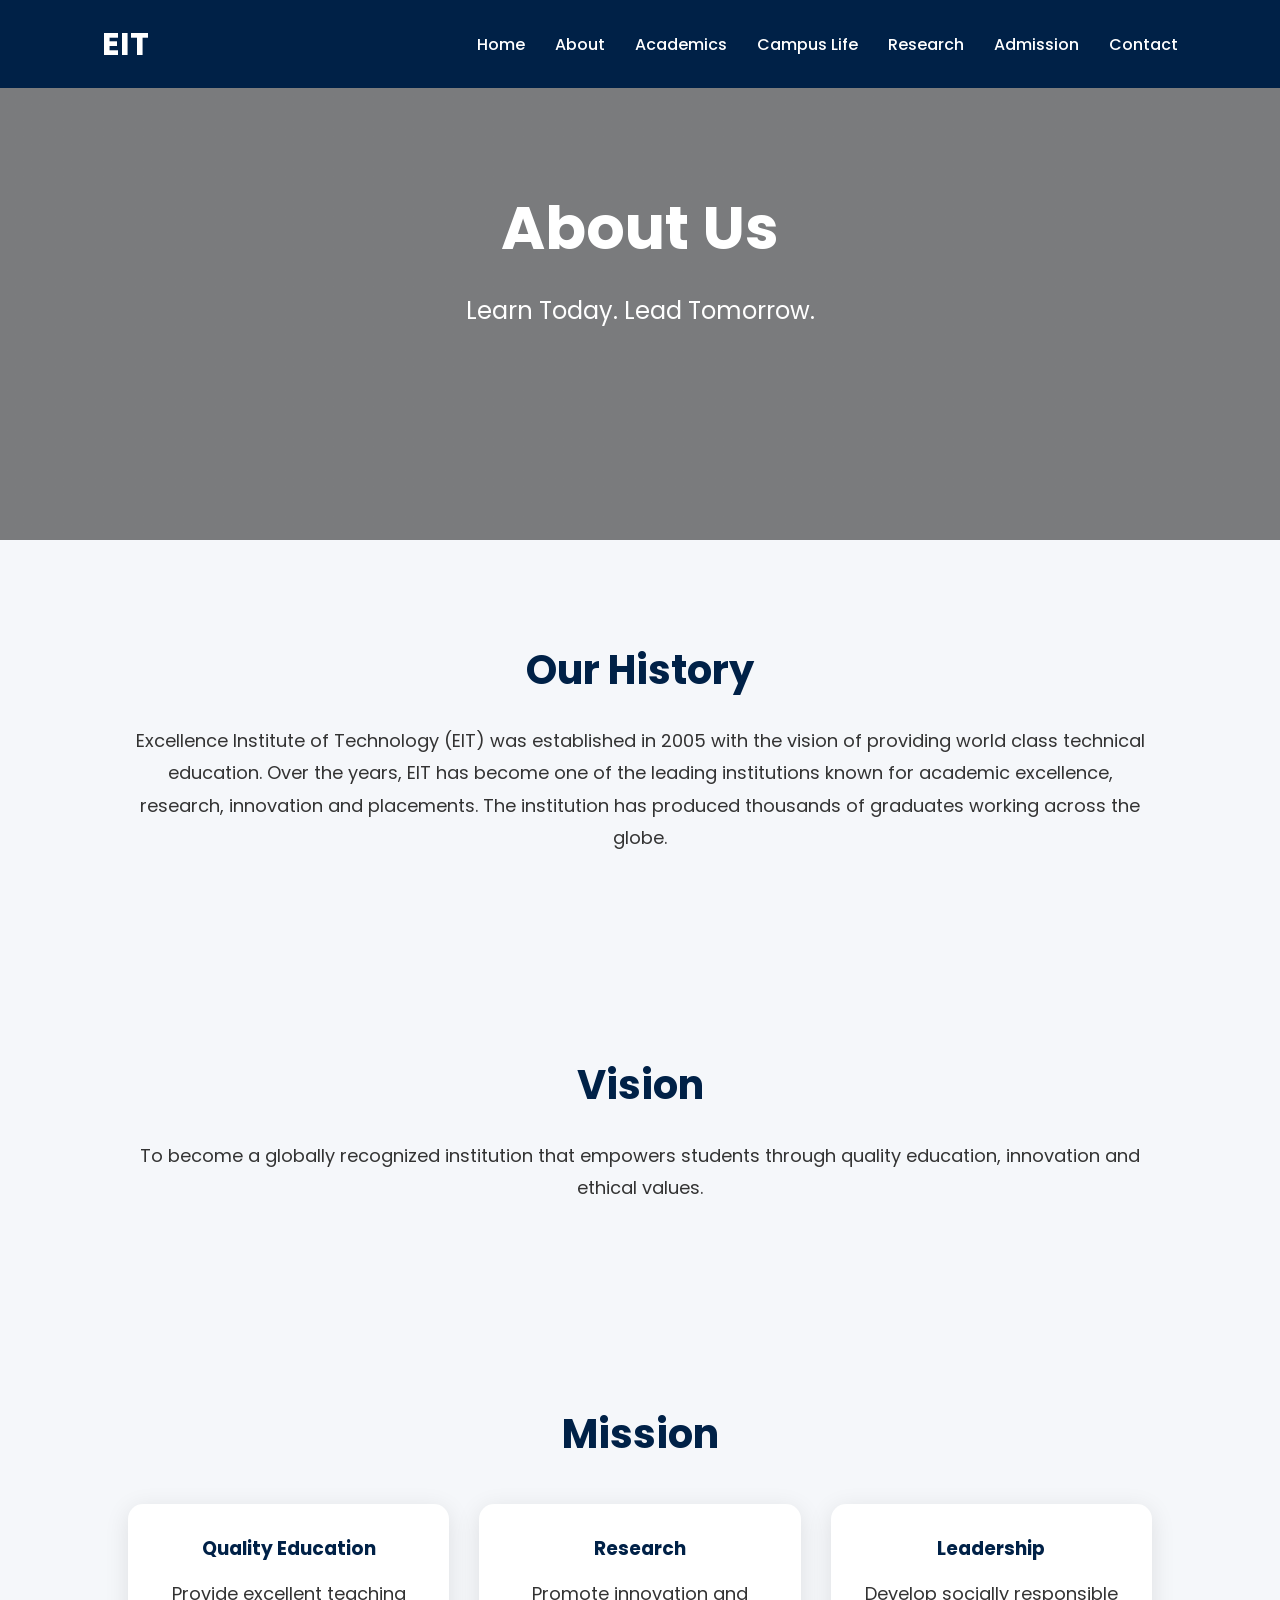
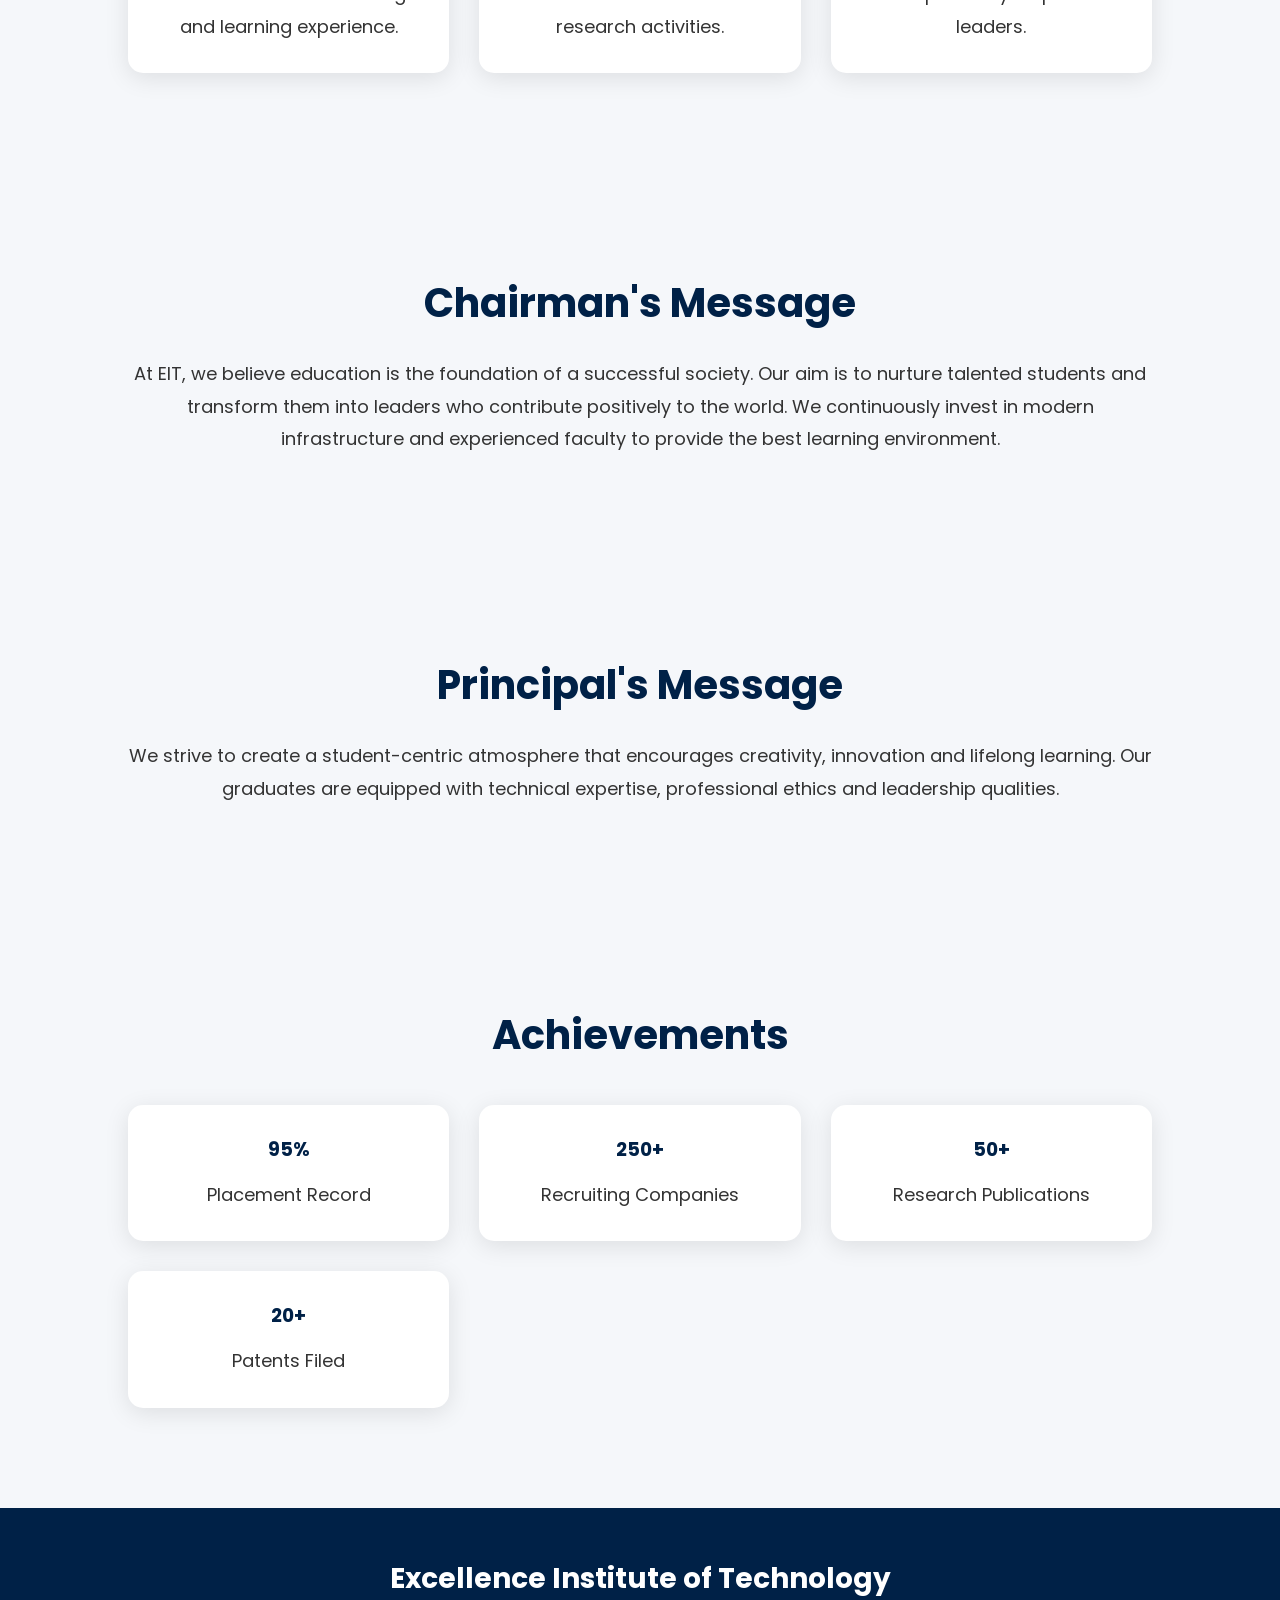
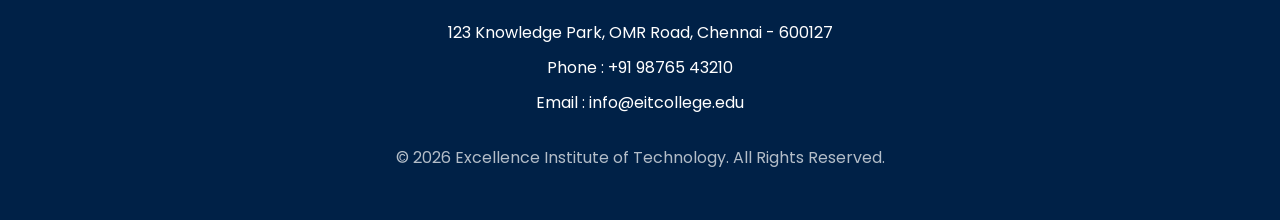
==== about.html @ 17171ee8 "Add files via upload" ====
<!DOCTYPE html>
<html lang="en">
<head>
<meta charset="UTF-8">
<meta name="viewport" content="width=device-width, initial-scale=1.0">

<title>About | Excellence Institute of Technology</title>

<link rel="stylesheet" href="style.css">

<link href="https://fonts.googleapis.com/css2?family=Poppins:wght@300;400;600;700&display=swap" rel="stylesheet">

</head>
<body>


<nav>

<div class="logo">

EIT

</div>

<ul>

<li><a href="index.html">Home</a></li>

<li><a href="about.html">About</a></li>

<li><a href="academics.html">Academics</a></li>

<li><a href="campuslife.html">Campus Life</a></li>

<li><a href="research.html">Research</a></li>

<li><a href="admission.html">Admission</a></li>

<li><a href="contact.html">Contact</a></li>

</ul>

</nav>



<header style="height:60vh;">

<div class="hero">

<h1>

About Us

</h1>

<p>

Learn Today. Lead Tomorrow.

</p>

</div>

</header>




<section>

<h2>

Our History

</h2>

<p>

Excellence Institute of Technology (EIT) was established in 2005 with the vision of

providing world class technical education.

Over the years, EIT has become one of the leading institutions known for academic

excellence, research, innovation and placements.

The institution has produced thousands of graduates working across the globe.

</p>

</section>





<section>

<h2>

Vision

</h2>

<p>

To become a globally recognized institution that empowers students through quality

education, innovation and ethical values.

</p>

</section>





<section>

<h2>

Mission

</h2>

<div class="card-container">

<div class="card">

<h3>

Quality Education

</h3>

<p>

Provide excellent teaching and learning experience.

</p>

</div>


<div class="card">

<h3>

Research

</h3>

<p>

Promote innovation and research activities.

</p>

</div>



<div class="card">

<h3>

Leadership

</h3>

<p>

Develop socially responsible leaders.

</p>

</div>

</div>

</section>






<section>

<h2>

Chairman's Message

</h2>

<p>

At EIT, we believe education is the foundation of a successful society.

Our aim is to nurture talented students and transform them into leaders

who contribute positively to the world.

We continuously invest in modern infrastructure and experienced faculty

to provide the best learning environment.

</p>

</section>





<section>

<h2>

Principal's Message

</h2>

<p>

We strive to create a student-centric atmosphere that encourages

creativity, innovation and lifelong learning.

Our graduates are equipped with technical expertise,

professional ethics and leadership qualities.

</p>

</section>






<section>

<h2>

Achievements

</h2>


<div class="card-container">

<div class="card">

<h3>

95%

</h3>

<p>

Placement Record

</p>

</div>



<div class="card">

<h3>

250+

</h3>

<p>

Recruiting Companies

</p>

</div>




<div class="card">

<h3>

50+

</h3>

<p>

Research Publications

</p>

</div>



<div class="card">

<h3>

20+

</h3>

<p>

Patents Filed

</p>

</div>


</div>

</section>






<footer>

<div class="footer-content">

<h3>

Excellence Institute of Technology

</h3>

<p>

123 Knowledge Park,

OMR Road,

Chennai - 600127

</p>

<p>

Phone :

+91 98765 43210

</p>


<p>

Email :

info@eitcollege.edu

</p>


</div>


<p class="copyright">

© 2026 Excellence Institute of Technology.

All Rights Reserved.

</p>

</footer>



<script src="script.js"></script>

</body>
</html>
---- style.css ----
*{
    margin:0;
    padding:0;
    box-sizing:border-box;
    font-family:'Poppins',sans-serif;
}

html{
    scroll-behavior:smooth;
}

body{
    background:#f5f7fa;
    color:#333;
}

/* NAVBAR */

nav{
    display:flex;
    justify-content:space-between;
    align-items:center;

    padding:20px 8%;

    background:#002147;

    position:fixed;

    width:100%;

    top:0;

    z-index:1000;
}

.logo{

    color:#fff;

    font-size:32px;

    font-weight:700;
}

nav ul{

    display:flex;

    list-style:none;
}

nav ul li{

    margin-left:30px;
}

nav ul li a{

    color:white;

    text-decoration:none;

    font-weight:500;

    transition:.3s;
}

nav ul li a:hover{

    color:#ffb703;
}


/* HERO */

header{

    height:100vh;

    background:

    linear-gradient(

    rgba(0,0,0,0.5),

    rgba(0,0,0,0.5)

    ),

    url("images/campus1.jpg");

    background-size:cover;

    background-position:center;

    display:flex;

    justify-content:center;

    align-items:center;

    text-align:center;

}


.hero h1{

    color:white;

    font-size:60px;

    margin-bottom:20px;
}

.hero p{

    color:white;

    font-size:24px;

    margin-bottom:30px;
}


/* BUTTON */

.btn{

    text-decoration:none;

    background:#ffb703;

    color:black;

    padding:15px 35px;

    border-radius:30px;

    font-weight:600;

    transition:.3s;
}

.btn:hover{

    background:white;

    transform:translateY(-5px);
}



/* SECTIONS */

section{

    padding:100px 10%;

    text-align:center;
}

section h2{

    font-size:40px;

    color:#002147;

    margin-bottom:25px;
}

section p{

    font-size:18px;

    line-height:1.8;
}



/* CARD */

.card-container{

    display:grid;

    grid-template-columns:

    repeat(auto-fit,minmax(250px,1fr));

    gap:30px;

    margin-top:40px;
}

.card{

    background:white;

    padding:30px;

    border-radius:15px;

    box-shadow:

    0 5px 25px rgba(0,0,0,0.1);

    transition:.3s;
}

.card:hover{

    transform:translateY(-10px);
}

.card h3{

    color:#002147;

    margin-bottom:15px;
}



/* PLACEMENT */

.stats{

    display:flex;

    justify-content:center;

    gap:80px;

    flex-wrap:wrap;
}

.stats h1{

    font-size:60px;

    color:#ff7b00;
}

.stats p{

    font-size:18px;
}



/* GALLERY */

.gallery-grid{

display:grid;

grid-template-columns:

repeat(auto-fit,minmax(250px,1fr));

gap:25px;

margin-top:40px;

}


.gallery-grid img{

width:100%;

height:250px;

object-fit:cover;

border-radius:15px;

transition:.4s;

cursor:pointer;

}


.gallery-grid img:hover{

transform:scale(1.05);

}



/* FOOTER */

footer{

background:#002147;

color:white;

text-align:center;

padding:50px 20px;

}

.footer-content h3{

font-size:28px;

margin-bottom:20px;

}

.footer-content p{

margin-bottom:10px;

}


.copyright{

margin-top:30px;

opacity:0.7;

}



/* CONTACT FORM */

form{

max-width:700px;

margin:auto;

}

input,

textarea{

width:100%;

padding:15px;

margin-bottom:20px;

border:none;

border-radius:10px;

box-shadow:

0 5px 20px rgba(0,0,0,0.1);

}


textarea{

height:180px;

resize:none;

}


button{

padding:15px 40px;

border:none;

background:#ffb703;

border-radius:30px;

font-weight:bold;

cursor:pointer;

transition:.3s;

}

button:hover{

background:#002147;

color:white;

}



/* RESPONSIVE */

@media(max-width:900px){

nav{

flex-direction:column;

}

nav ul{

margin-top:20px;

flex-wrap:wrap;

justify-content:center;

}

nav ul li{

margin:10px;

}


.hero h1{

font-size:40px;

}

.hero p{

font-size:20px;

}


.stats{

gap:40px;

}

}
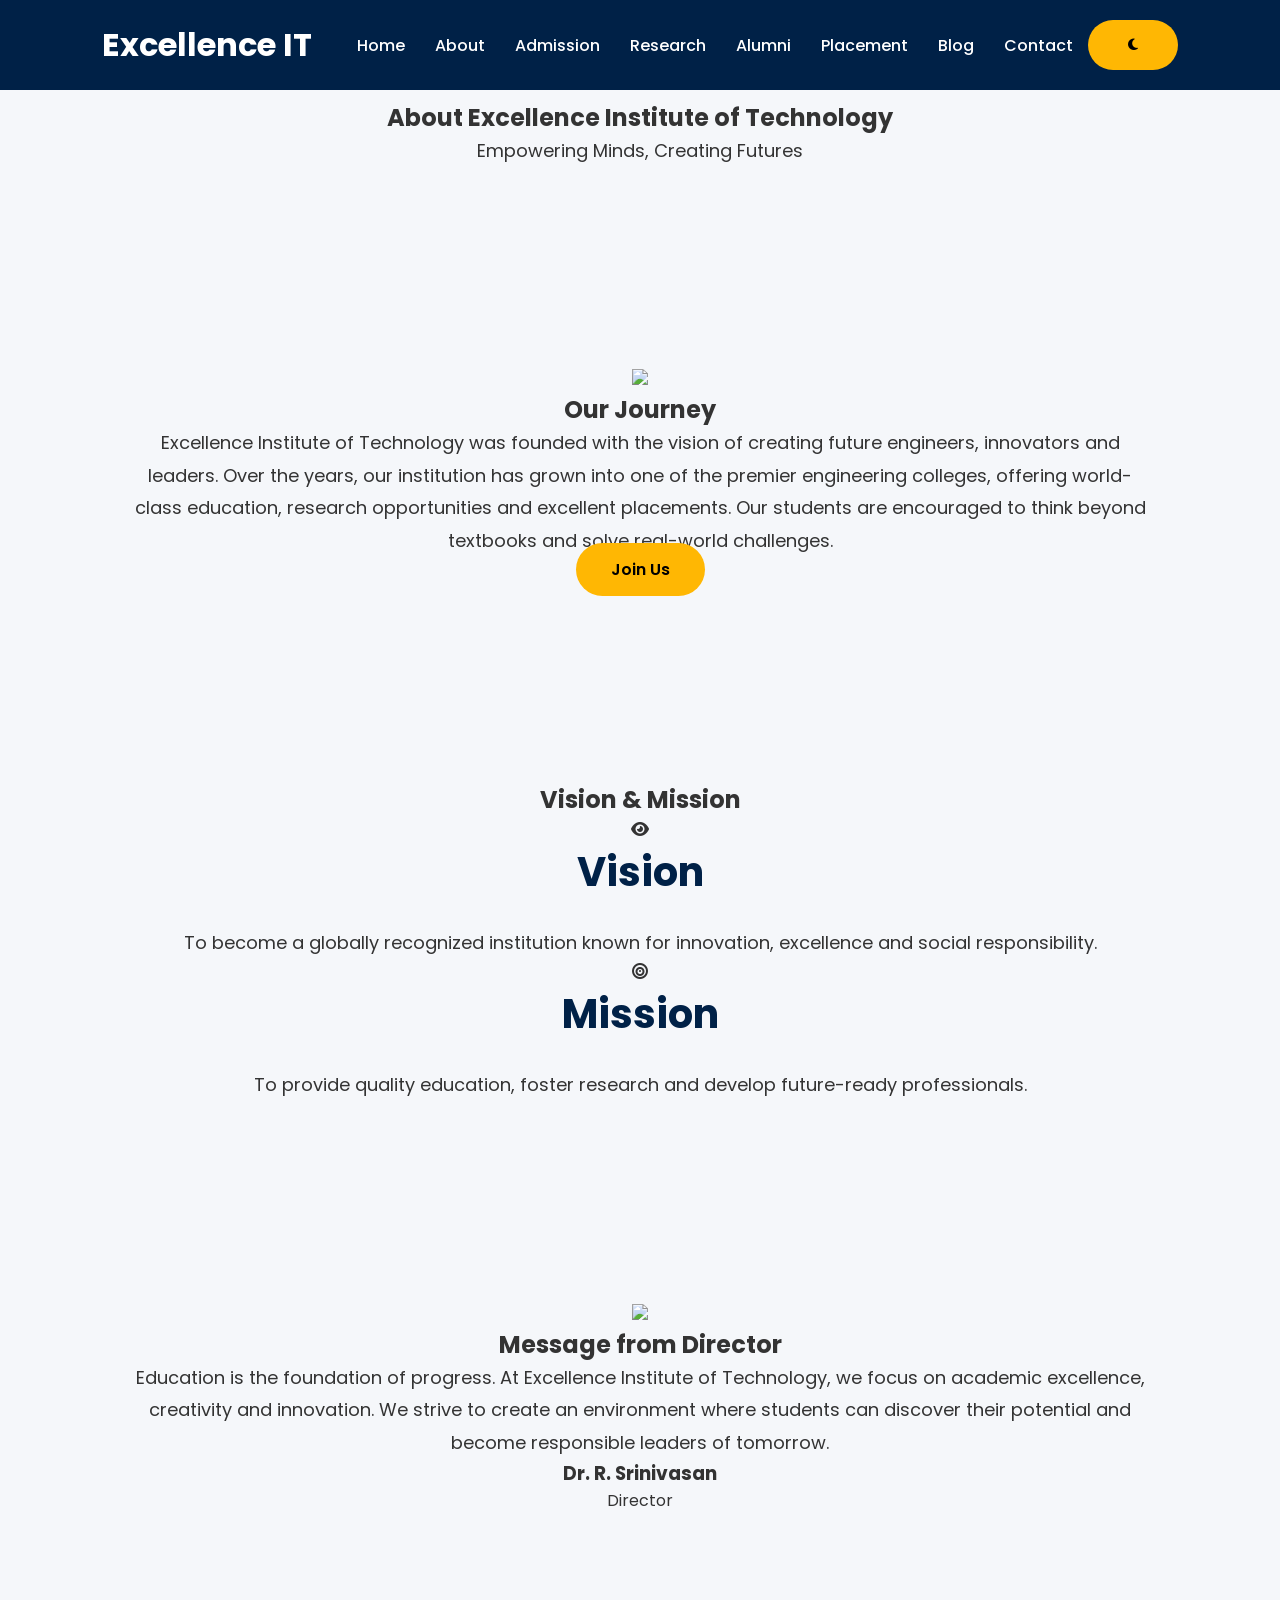
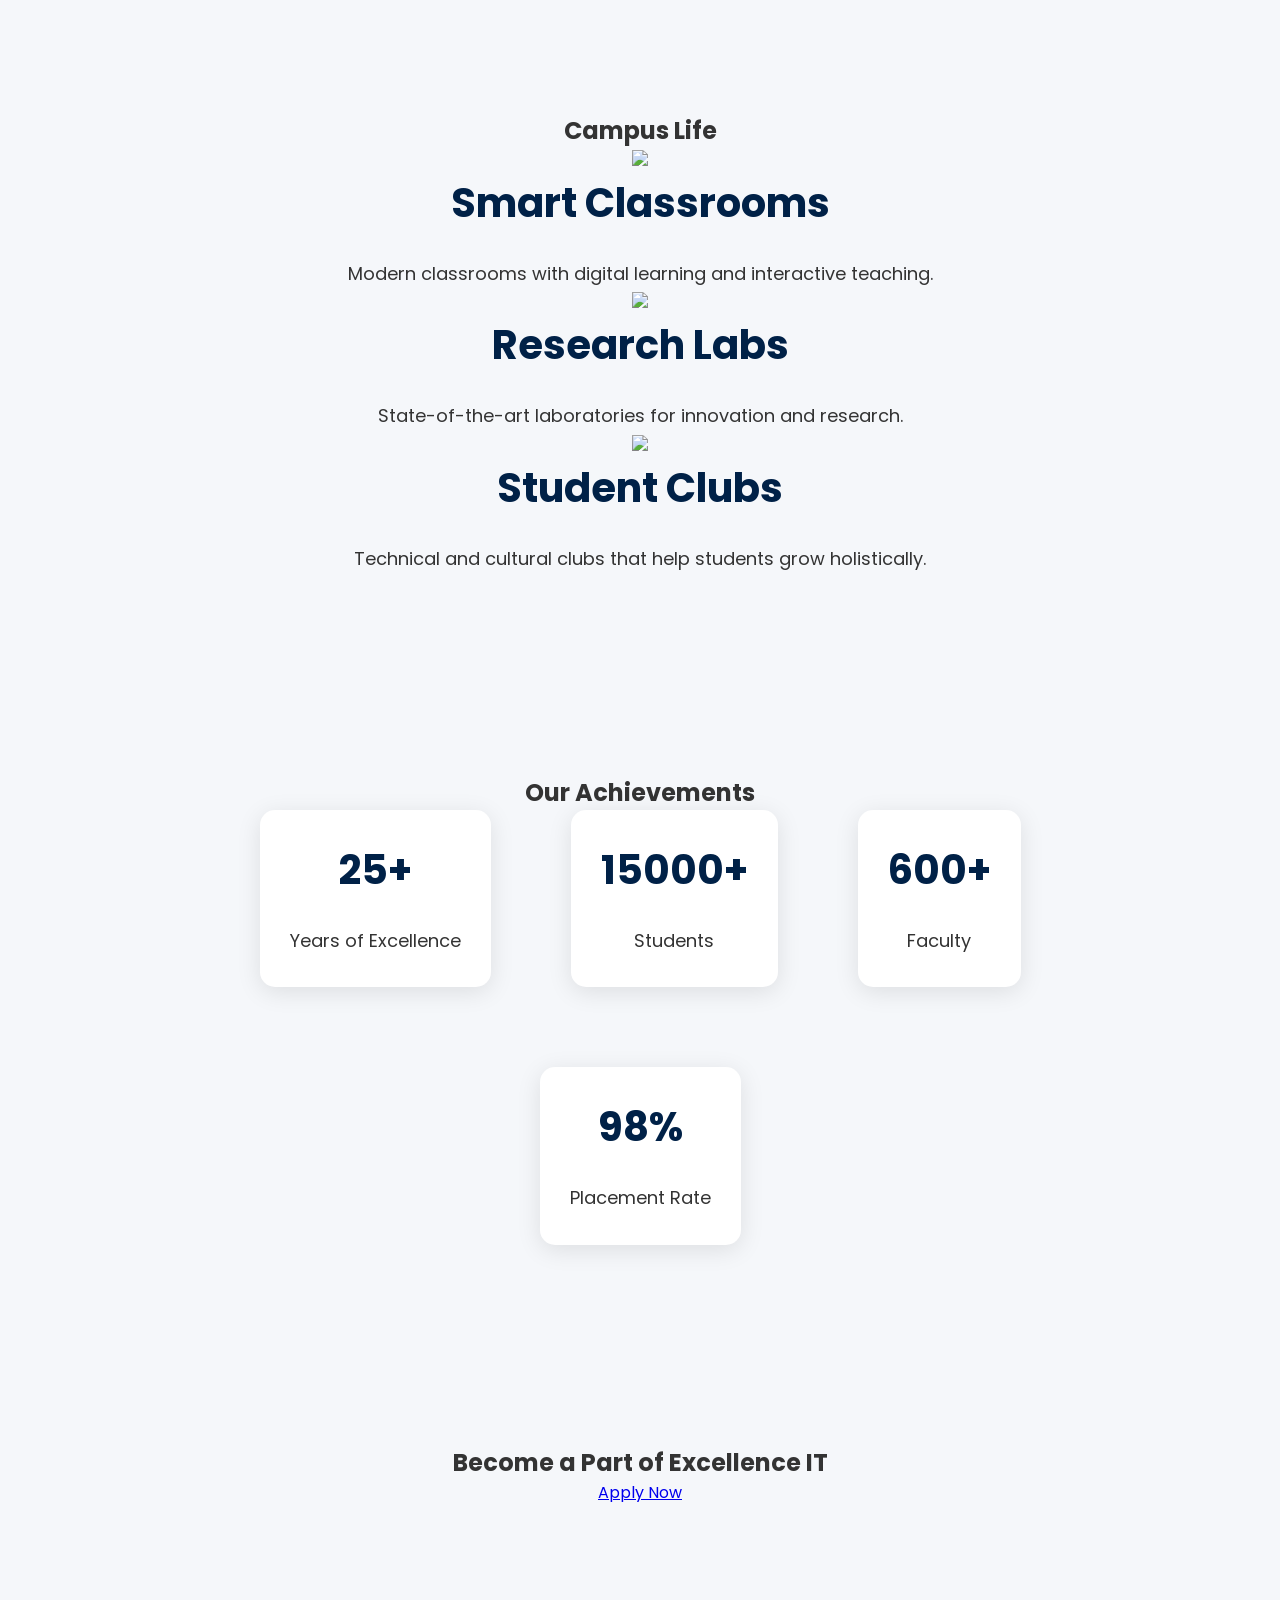
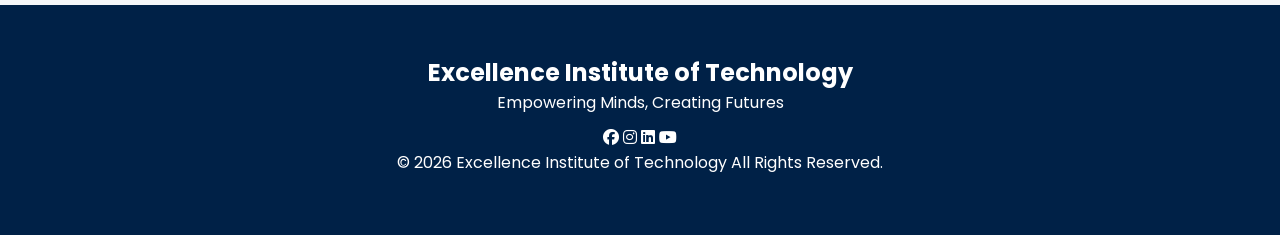
==== commit a02f5225: "Update about.html" ====
--- a/about.html
+++ b/about.html
@@ -1,393 +1,559 @@
 <!DOCTYPE html>
 <html lang="en">
+
 <head>
-<meta charset="UTF-8">
-<meta name="viewport" content="width=device-width, initial-scale=1.0">
-
-<title>About | Excellence Institute of Technology</title>
-
-<link rel="stylesheet" href="style.css">
-
-<link href="https://fonts.googleapis.com/css2?family=Poppins:wght@300;400;600;700&display=swap" rel="stylesheet">
+
+    <meta charset="UTF-8">
+
+    <meta name="viewport" content="width=device-width, initial-scale=1.0">
+
+    <title>About | Excellence Institute of Technology</title>
+
+    <link rel="stylesheet" href="style.css">
+
+    <link rel="preconnect" href="https://fonts.googleapis.com">
+
+    <link rel="preconnect" href="https://fonts.gstatic.com" crossorigin>
+
+    <link href="https://fonts.googleapis.com/css2?family=Poppins:wght@300;400;500;600;700&display=swap"
+        rel="stylesheet">
+
+    <link rel="stylesheet"
+        href="https://cdnjs.cloudflare.com/ajax/libs/font-awesome/6.7.2/css/all.min.css">
 
 </head>
+
 <body>
 
 
-<nav>
-
-<div class="logo">
-
-EIT
-
-</div>
-
-<ul>
-
-<li><a href="index.html">Home</a></li>
-
-<li><a href="about.html">About</a></li>
-
-<li><a href="academics.html">Academics</a></li>
-
-<li><a href="campuslife.html">Campus Life</a></li>
-
-<li><a href="research.html">Research</a></li>
-
-<li><a href="admission.html">Admission</a></li>
-
-<li><a href="contact.html">Contact</a></li>
-
-</ul>
-
-</nav>
-
-
-
-<header style="height:60vh;">
-
-<div class="hero">
-
-<h1>
-
-About Us
-
-</h1>
-
-<p>
-
-Learn Today. Lead Tomorrow.
-
-</p>
-
-</div>
-
-</header>
-
-
-
-
-<section>
-
-<h2>
-
-Our History
-
-</h2>
-
-<p>
-
-Excellence Institute of Technology (EIT) was established in 2005 with the vision of
-
-providing world class technical education.
-
-Over the years, EIT has become one of the leading institutions known for academic
-
-excellence, research, innovation and placements.
-
-The institution has produced thousands of graduates working across the globe.
-
-</p>
-
-</section>
-
-
-
-
-
-<section>
-
-<h2>
-
-Vision
-
-</h2>
-
-<p>
-
-To become a globally recognized institution that empowers students through quality
-
-education, innovation and ethical values.
-
-</p>
-
-</section>
-
-
-
-
-
-<section>
-
-<h2>
-
-Mission
-
-</h2>
-
-<div class="card-container">
-
-<div class="card">
-
-<h3>
-
-Quality Education
-
-</h3>
-
-<p>
-
-Provide excellent teaching and learning experience.
-
-</p>
-
-</div>
-
-
-<div class="card">
-
-<h3>
-
-Research
-
-</h3>
-
-<p>
-
-Promote innovation and research activities.
-
-</p>
-
-</div>
-
-
-
-<div class="card">
-
-<h3>
-
-Leadership
-
-</h3>
-
-<p>
-
-Develop socially responsible leaders.
-
-</p>
-
-</div>
-
-</div>
-
-</section>
-
-
-
-
-
-
-<section>
-
-<h2>
-
-Chairman's Message
-
-</h2>
-
-<p>
-
-At EIT, we believe education is the foundation of a successful society.
-
-Our aim is to nurture talented students and transform them into leaders
-
-who contribute positively to the world.
-
-We continuously invest in modern infrastructure and experienced faculty
-
-to provide the best learning environment.
-
-</p>
-
-</section>
-
-
-
-
-
-<section>
-
-<h2>
-
-Principal's Message
-
-</h2>
-
-<p>
-
-We strive to create a student-centric atmosphere that encourages
-
-creativity, innovation and lifelong learning.
-
-Our graduates are equipped with technical expertise,
-
-professional ethics and leadership qualities.
-
-</p>
-
-</section>
-
-
-
-
-
-
-<section>
-
-<h2>
-
-Achievements
-
-</h2>
-
-
-<div class="card-container">
-
-<div class="card">
-
-<h3>
-
-95%
-
-</h3>
-
-<p>
-
-Placement Record
-
-</p>
-
-</div>
-
-
-
-<div class="card">
-
-<h3>
-
-250+
-
-</h3>
-
-<p>
-
-Recruiting Companies
-
-</p>
-
-</div>
-
-
-
-
-<div class="card">
-
-<h3>
-
-50+
-
-</h3>
-
-<p>
-
-Research Publications
-
-</p>
-
-</div>
-
-
-
-<div class="card">
-
-<h3>
-
-20+
-
-</h3>
-
-<p>
-
-Patents Filed
-
-</p>
-
-</div>
-
-
-</div>
-
-</section>
-
-
-
-
-
-
-<footer>
-
-<div class="footer-content">
-
-<h3>
-
-Excellence Institute of Technology
-
-</h3>
-
-<p>
-
-123 Knowledge Park,
-
-OMR Road,
-
-Chennai - 600127
-
-</p>
-
-<p>
-
-Phone :
-
-+91 98765 43210
-
-</p>
-
-
-<p>
-
-Email :
-
-info@eitcollege.edu
-
-</p>
-
-
-</div>
-
-
-<p class="copyright">
-
-© 2026 Excellence Institute of Technology.
-
-All Rights Reserved.
-
-</p>
-
-</footer>
-
-
-
-<script src="script.js"></script>
+    <!-- NAVBAR -->
+
+    <nav>
+
+        <div class="logo">
+
+            Excellence IT
+
+        </div>
+
+        <ul>
+
+            <li><a href="index.html">Home</a></li>
+
+            <li><a href="about.html" class="active">About</a></li>
+
+            <li><a href="admission.html">Admission</a></li>
+
+            <li><a href="research.html">Research</a></li>
+
+            <li><a href="alumni.html">Alumni</a></li>
+
+            <li><a href="placement.html">Placement</a></li>
+
+            <li><a href="blog.html">Blog</a></li>
+
+            <li><a href="contact.html">Contact</a></li>
+
+        </ul>
+
+        <button id="themeBtn">
+
+            <i class="fa-solid fa-moon"></i>
+
+        </button>
+
+    </nav>
+
+
+
+
+
+    <!-- HERO -->
+
+    <section class="about-hero">
+
+        <div class="about-overlay"></div>
+
+        <div class="about-content">
+
+            <h1>
+
+                About Excellence Institute of Technology
+
+            </h1>
+
+            <p>
+
+                Empowering Minds, Creating Futures
+
+            </p>
+
+        </div>
+
+    </section>
+
+
+
+
+
+
+
+    <!-- HISTORY -->
+
+    <section class="history">
+
+        <div class="history-img">
+
+            <img src="https://images.unsplash.com/photo-1523050854058-8df90110c9f1?auto=format&fit=crop&w=1000&q=80">
+
+        </div>
+
+
+
+        <div class="history-text">
+
+            <h1>
+
+                Our Journey
+
+            </h1>
+
+            <p>
+
+                Excellence Institute of Technology was founded with
+                the vision of creating future engineers,
+                innovators and leaders.
+
+                Over the years, our institution has grown into
+                one of the premier engineering colleges,
+                offering world-class education,
+                research opportunities and excellent placements.
+
+                Our students are encouraged to think beyond
+                textbooks and solve real-world challenges.
+
+            </p>
+
+
+            <a href="admission.html"
+                class="btn">
+
+                Join Us
+
+            </a>
+
+        </div>
+
+    </section>
+
+
+
+
+
+
+
+
+    <!-- VISION -->
+
+    <section class="vision">
+
+        <h1>
+
+            Vision & Mission
+
+        </h1>
+
+
+        <div class="vision-container">
+
+
+
+            <div class="vision-card">
+
+                <i class="fa-solid fa-eye"></i>
+
+                <h2>
+
+                    Vision
+
+                </h2>
+
+                <p>
+
+                    To become a globally recognized institution
+                    known for innovation, excellence and
+                    social responsibility.
+
+                </p>
+
+            </div>
+
+
+
+
+
+            <div class="vision-card">
+
+                <i class="fa-solid fa-bullseye"></i>
+
+                <h2>
+
+                    Mission
+
+                </h2>
+
+                <p>
+
+                    To provide quality education,
+                    foster research and develop
+                    future-ready professionals.
+
+                </p>
+
+            </div>
+
+
+        </div>
+
+    </section>
+
+
+
+
+
+
+
+
+    <!-- DIRECTOR MESSAGE -->
+
+    <section class="director">
+
+        <div class="director-img">
+
+            <img src="https://images.unsplash.com/photo-1560250097-0b93528c311a?auto=format&fit=crop&w=800&q=80">
+
+        </div>
+
+
+
+        <div class="director-text">
+
+            <h1>
+
+                Message from Director
+
+            </h1>
+
+            <p>
+
+                Education is the foundation of progress.
+
+                At Excellence Institute of Technology,
+                we focus on academic excellence,
+                creativity and innovation.
+
+                We strive to create an environment where
+                students can discover their potential
+                and become responsible leaders of tomorrow.
+
+            </p>
+
+
+            <h3>
+
+                Dr. R. Srinivasan
+
+            </h3>
+
+            <span>
+
+                Director
+
+            </span>
+
+        </div>
+
+    </section>
+
+
+
+
+
+
+
+
+    <!-- CAMPUS LIFE -->
+
+    <section class="campus-life">
+
+        <h1>
+
+            Campus Life
+
+        </h1>
+
+
+        <div class="campus-container">
+
+
+
+
+            <div class="campus-card">
+
+                <img src="https://images.unsplash.com/photo-1541339907198-e08756dedf3f?auto=format&fit=crop&w=1000&q=80">
+
+                <h2>
+
+                    Smart Classrooms
+
+                </h2>
+
+                <p>
+
+                    Modern classrooms with digital learning
+                    and interactive teaching.
+
+                </p>
+
+            </div>
+
+
+
+
+
+            <div class="campus-card">
+
+                <img src="https://images.unsplash.com/photo-1498243691581-b145c3f54a5a?auto=format&fit=crop&w=1000&q=80">
+
+                <h2>
+
+                    Research Labs
+
+                </h2>
+
+                <p>
+
+                    State-of-the-art laboratories for
+                    innovation and research.
+
+                </p>
+
+            </div>
+
+
+
+
+
+
+            <div class="campus-card">
+
+                <img src="https://images.unsplash.com/photo-1522202176988-66273c2fd55f?auto=format&fit=crop&w=1000&q=80">
+
+                <h2>
+
+                    Student Clubs
+
+                </h2>
+
+                <p>
+
+                    Technical and cultural clubs that
+                    help students grow holistically.
+
+                </p>
+
+            </div>
+
+
+        </div>
+
+    </section>
+
+
+
+
+
+
+
+
+    <!-- ACHIEVEMENTS -->
+
+    <section class="achievements">
+
+        <h1>
+
+            Our Achievements
+
+        </h1>
+
+
+        <div class="stats">
+
+
+            <div class="card">
+
+                <h2>
+
+                    25+
+
+                </h2>
+
+                <p>
+
+                    Years of Excellence
+
+                </p>
+
+            </div>
+
+
+
+
+
+            <div class="card">
+
+                <h2>
+
+                    15000+
+
+                </h2>
+
+                <p>
+
+                    Students
+
+                </p>
+
+            </div>
+
+
+
+
+
+            <div class="card">
+
+                <h2>
+
+                    600+
+
+                </h2>
+
+                <p>
+
+                    Faculty
+
+                </p>
+
+            </div>
+
+
+
+
+
+
+            <div class="card">
+
+                <h2>
+
+                    98%
+
+                </h2>
+
+                <p>
+
+                    Placement Rate
+
+                </p>
+
+            </div>
+
+
+        </div>
+
+    </section>
+
+
+
+
+
+
+
+
+    <!-- CTA -->
+
+    <section class="cta">
+
+        <h1>
+
+            Become a Part of Excellence IT
+
+        </h1>
+
+        <a href="admission.html">
+
+            Apply Now
+
+        </a>
+
+    </section>
+
+
+
+
+
+
+
+
+    <!-- FOOTER -->
+
+    <footer>
+
+        <div class="footer-content">
+
+            <h2>
+
+                Excellence Institute of Technology
+
+            </h2>
+
+            <p>
+
+                Empowering Minds,
+
+                Creating Futures
+
+            </p>
+
+
+            <div class="social">
+
+                <i class="fab fa-facebook"></i>
+
+                <i class="fab fa-instagram"></i>
+
+                <i class="fab fa-linkedin"></i>
+
+                <i class="fab fa-youtube"></i>
+
+            </div>
+
+
+            <p>
+
+                © 2026 Excellence Institute of Technology
+
+                All Rights Reserved.
+
+            </p>
+
+        </div>
+
+    </footer>
+
+
+
+    <script src="script.js"></script>
 
 </body>
-</html>+
+</html>
